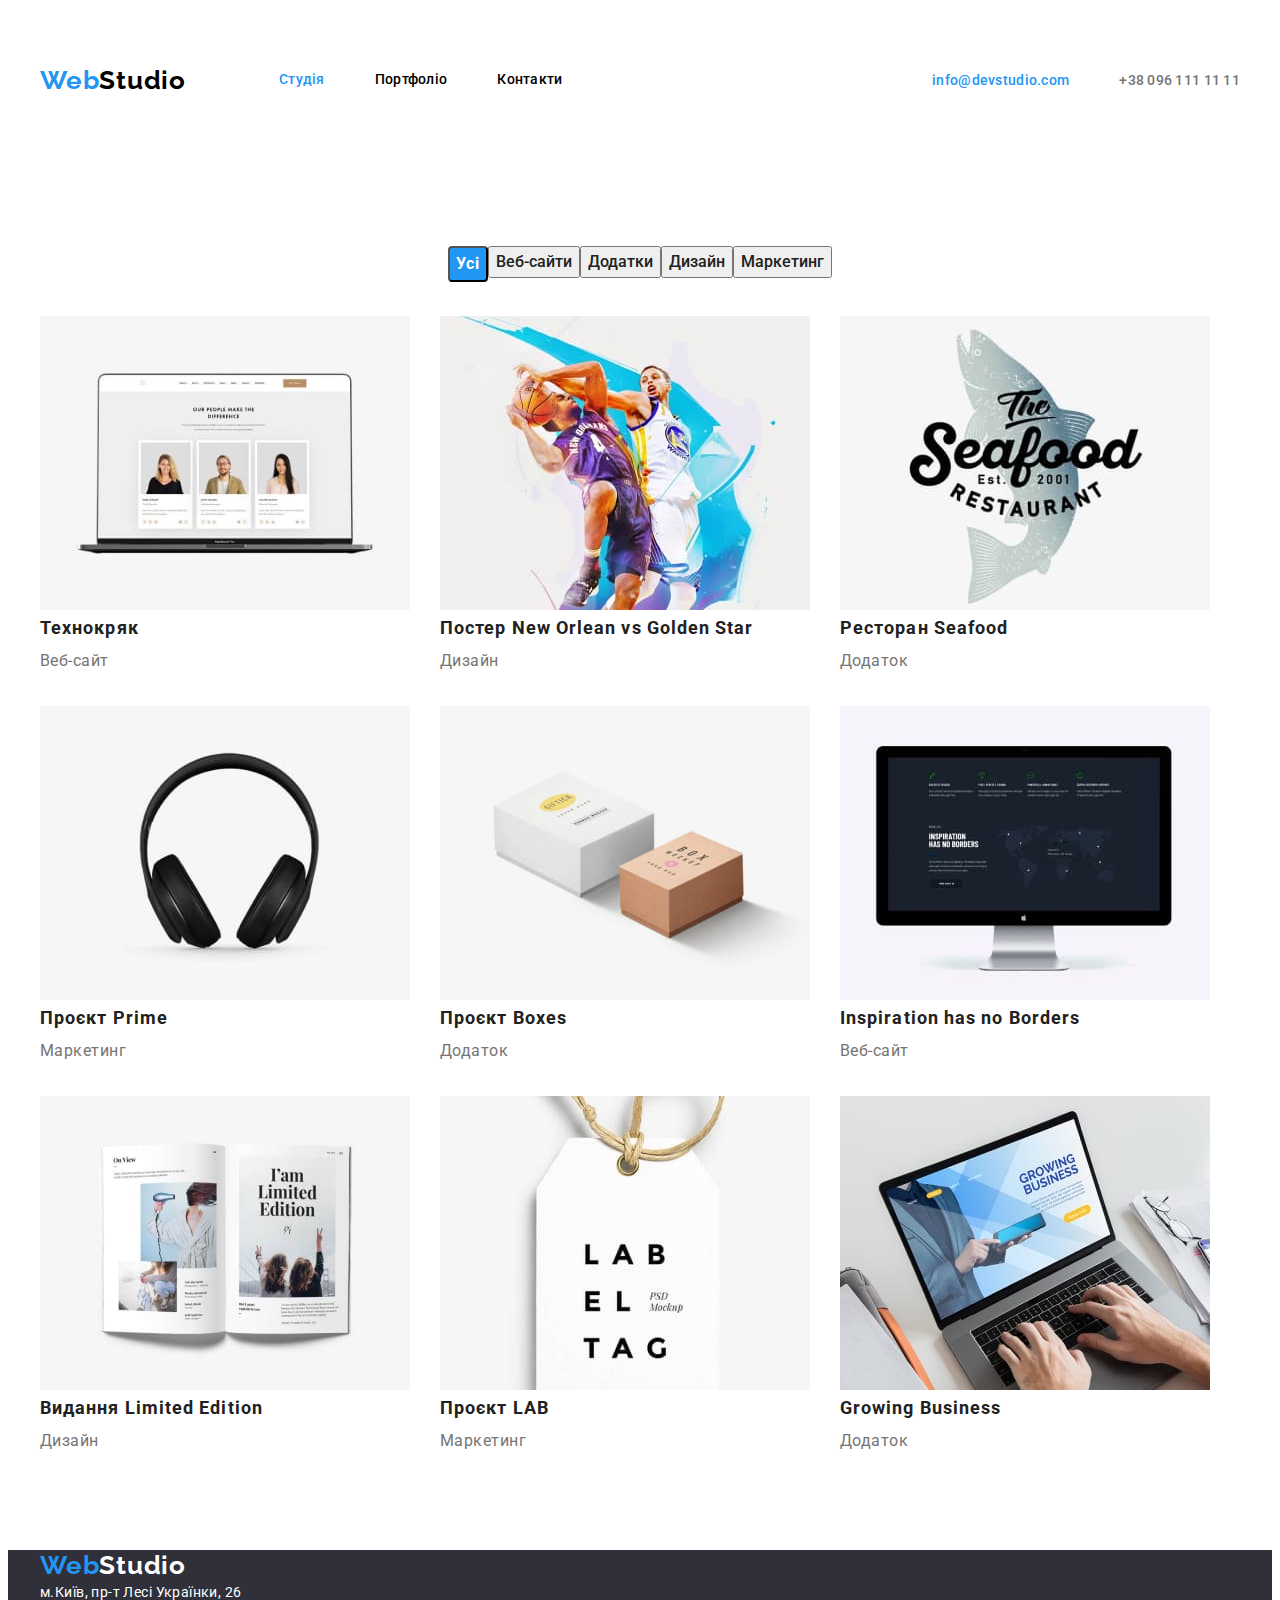
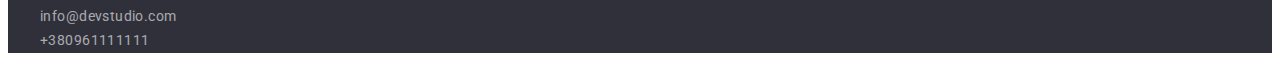
==== portfolio.html @ 1247bdf9 "header best" ====
<!DOCTYPE html>
<html lang="uk">
<head>
    <meta charset="UTF-8">
    <meta http-equiv="X-UA-Compatible" content="IE=edge">
    <meta name="viewport" content="width=device-width, initial-scale=1.0">
    <title>WebStudio</title>
    <!-- Fons -->
    <link rel="preconnect" href="https://fonts.googleapis.com">
<link rel="preconnect" href="https://fonts.gstatic.com" crossorigin>
<link href="https://fonts.googleapis.com/css2?family=Raleway:wght@700&family=Roboto:wght@400;500;700;900&display=swap" rel="stylesheet">
    <!-- Normalize -->
    <link rel="stylesheet" href="https://cdnjs.cloudflare.com/ajax/libs/modern-normalize/1.1.0/modern-normalize.min.css"
     integrity="sha512-wpPYUAdjBVSE4KJnH1VR1HeZfpl1ub8YT/NKx4PuQ5NmX2tKuGu6U/JRp5y+Y8XG2tV+wKQpNHVUX03MfMFn9Q==" 
     crossorigin="anonymous" referrerpolicy="no-referrer" />
     <!-- Custom styles -->
     <link rel="stylesheet" href="./CSS/stylesheet.css">
</head>
<body class="body">
    <header>
        <div class="container-navi container">
        <nav class="site-navs">
            <a class="logo-link" href="/index.html">Web<span class="logo-header">Studio</span></a>
            <ul class="nav-list list">
                <li>
                    <a class="header-link contacts1" href="index.html">Студія</a>
                </li>
                <li>
                    <a class="header-link contacts" href="portfolio.html">Портфоліо</a>
                </li>
                <li>
                    <a class="header-link contacts" href="#">Контакти</a>
                </li>
            </ul>
        </nav>
        <ul class="contacts-list list">
            <li>
                <a class="contacts1" href="mailto:info@devstudio.com">info@devstudio.com</a>
            </li>
            <li>
                <a class="contacts2" href="tel:+380961111111">+38 096 111 11 11</a>
            </li>
        </ul>
        </div>
       </header> 
   
        <main>
        <div class="container">
    <section class="section">
        <!-- Кнопки  -->
        <h1 class="visually-hidden">portfolio</h1>
    <ul class="list btn-portfolio">
        <li>
           <button class="button1" type="button">Усі</button>
        </li>
        <li>
            <button class="button" type="button">Веб-сайти</button>
        </li>
        <li>
            <button class="button" type="button">Додатки</button>
        </li>
        <li>
            <button class="button" type="button">Дизайн</button>
        </li>
        <li>
            <button class="button" type="button">Маркетинг</button>
        </li>
       </ul>  
       <!-- картинки портфоліо -->
    <ul class="list portfolio">
        <li>
           <img src="./images/ourpeople.jpg" width="370" height="294" alt="Команда">
           <h2 class="third-title">Технокряк</h2>
           <p class="text-2">Веб-сайт</p>
        </li>
        <li>
            <img src="./images/basket.jpg" width="370" height="294" alt="Баскетбол">
            <h2 class="third-title">Постер New Orlean vs Golden Star</h2>
            <p class="text-2">Дизайн</p>
         </li>
         <li>
            <img src="./images/seafood.jpg" width="370" height="294" alt="Сіфуд">
            <h2 class="third-title">Ресторан Seafood</h2>
            <p class="text-2">Додаток</p>
         </li>
         <li>
            <img src="./images/headphone.jpg" width="370" height="294" alt="Навушники">
            <h2 class="third-title">Проєкт Prime</h2>
            <p class="text-2">Маркетинг</p>
         </li>
         <li>
            <img src="./images/boxes.jpg" width="370" height="294" alt="Коробки">
            <h2 class="third-title">Проєкт Boxes</h2>
            <p class="text-2">Додаток</p>
         </li>
         <li>
            <img src="./images/monitor.jpg" width="370" height="294" alt="Монітор">
            <h2 class="third-title">Inspiration has no Borders</h2>
            <p class="text-2">Веб-сайт</p>
         </li>
         <li>
            <img src="./images/magazine.jpg" width="370" height="294" alt="Журнал">
            <h2 class="third-title">Видання Limited Edition</h2>
            <p class="text-2">Дизайн</p>
         </li>
         <li>
            <img src="./images/label.jpg" width="370" height="294" alt="Лейбл">
            <h2 class="third-title">Проєкт LAB</h2>
            <p class="text-2">Маркетинг</p>
         </li>
         <li>
            <img src="./images/laptop.jpg" width="370" height="294" alt="Лептоп">
            <h2 class="third-title">Growing Business</h2>
            <p class="text-2">Додаток</p>
         </li>
    </ul>
      </section>
    </div>
    </main>
    <!-- футер -->
    <footer class="footer">
        <div class="container">
        <a class="footer-link" href="/index.html">Web<span class="logo-footer">Studio</span></a>
           <address class="address">
       <ul class="list">
           <li>
               <p class="address1">м.Київ, пр-т Лесі Українки, 26</p>
           </li>
           <li>
               <a class="contacts-footer" href="mailto:info@devstudio.com">info@devstudio.com</a>
           </li>
           <li>
               <a class="contacts-footer" href="tel:+380961111111">+380961111111</a>
           </li>
       </ul>
       </address>
       </div>
    </footer> 
    
</body>
</html>
---- CSS/stylesheet.css ----
:root{
    /* дефолт */
    --main-color: #212121; 
    --main-bg-color: #F5F5F5;
    --first-color: #000000;
    --second-color: #2196F3;
    --third-color: #fff;
    --little-color: #757575;
    --just-color: #2F303A;
    --main-button-background: #1B8CEB;
    --contacts-footer: rgba(255, 255, 255, 0.6);

    --indent: 30px;
    --itens: 3;
}

/* Start Reset */
h1,
h2,
h3,
h4,
p {margin: 0;
}
.list {
    list-style: none;
    padding: 0;
    margin: 0;
}
img {display: block;
}
/* End reset  */

.section{
    padding-top: 94px;
    padding-bottom: 94px;
}
.container{
    width: 1200px;
    padding-left: 15px;
    padding-right: 15px;
    margin-left: auto;
    margin-right: auto;
}
.body{
    font-family: 'Roboto',sans-serif;
    color: var(--main-color);
    background: var(--third-color);
    font-size: 14px;
    letter-spacing: 0.03em;
}
img {
    display: block;
    max-width: 100%;
}


/* HEADER */

.container-navi{
    display: flex;
    justify-content: space-between;
    align-items: center;
}
.site-navs{
    display: flex;
    align-items: center;
}
.nav-list{
    display: flex;
    margin-left: 93px;
    padding-top: 32px;
    padding-bottom: 32px;
}

.nav-list :not(:first-child) {
    margin-left: 50px;
}

.contacts-list{
    display: flex;
    align-items: center;
    padding-bottom: 32px;
    padding-top: 32px;
}  

.header-link{
    display: block;
    padding-top: 32px;
    padding-bottom: 32px;
}

/* .nav-link:hover{
    text-decoration: underline;
    color: var(--little-color);
}

.nav-link:focus{
    color:var(--second-color) ;            
} */

.contacts{
    font-weight: 500;
    font-size: 14px;
    line-height: 1.14;
    color: var(--first-color);
    text-decoration: none;
    list-style-type: none;
    letter-spacing: 0.02em;
}
.contacts:hover{
    color: var(--second-color);
}
.contacts:focus{
    color: var(--main-color);
}

.contacts1 {
    font-weight: 500;
    font-size: 14px;
    line-height: 1.14;
    color: var(--second-color);
    text-decoration: none;
    list-style-type: none;
    letter-spacing: 0.02em;
}
.contacts1:hover{
    color: var(--little-color);
}
.contacts1:focus{
    color: var(--little-color);
}
.contacts2 {
    margin-left: 50px;
    font-weight: 500;
    font-size: 14px;
    line-height: 1.14;
    color: var(--little-color);
    text-decoration: none;
    list-style-type: none;
    letter-spacing: 0.02em;
}


.logo-link{ 
    font-family: 'Raleway',sans-serif;
    color: var(--second-color);
    font-weight: 700;
    font-size: 26px;
    line-height: 1.19;
    text-decoration: none;
    letter-spacing: 0.03em;
}

.logo-header{
    font-family: 'Raleway',sans-serif;
    color: var(--first-color);
    letter-spacing: 0.03em;
}
/* .main-section */
.main-section{
    background-color:var(--just-color); 
    padding-top: 94px;
    padding-bottom: 94px;
}
.main-title{
    display: block;
    margin: auto;
    width: 696px;
    text-align: center;
    color: var(--third-color);
    text-transform: uppercase;
    font-weight: 900;
    font-size: 44px;
    line-height: 1.36;
    letter-spacing: 0.06em;
}
 /* Кнопка Замовити послугу  */
 .main-button{
    display: block;
    margin: 0 auto;
    color: var(--third-color);
    background-color: var(--second-color);
    box-shadow: 0px 4px 4px rgba(0, 0, 0, 0.15);
    border-radius: 4px;
    cursor: pointer;
    font-family: inherit;
    font-weight: 700;
    font-size: 16px;
    line-height: 1.87;
    letter-spacing: 0.06em;
    padding: 10px 32px;
    min-width: 216px;
    min-height: 50px;
}

.main-button:hover{
    background-color: var(--main-button-background);
}

.main-button:focus{
    background-color:var(--main-button-background);
}
/*особливості special */
.list-special{
    display: flex;
}
.second-title{
    display: flex;
    margin-right: 30px;
    width: 270px;
    color: var(--main-color);
    font-weight: 700;
    font-size: 14px;
    line-height: 1.14;
    text-transform: uppercase;
}

.text-1{
    margin-top: 10px;
    color:var(--little-color);
    font-weight: 400;
    font-size: 14px;
    line-height: 1.71;
}
/* чим займаємося */
.list-about{
    display: flex;
    flex-wrap: wrap;
    gap: var(--indent);
}
.title-about{
    text-align: center;
    margin-bottom: 50px;
}
/* команда */
.title-team{
    text-align: center;
    margin-bottom: 50px;
}
.list-team{
    display: flex;
}
.list-team:not(:last-child){
    margin-right: var(--indent);
}
.comand{
    color: var(--main-color);
    font-weight: 500;
    font-size: 16px;
    line-height: 1.18;
}

.comand-text{
    color: var(--little-color) ;
    font-weight: 400;
    font-size: 16px;
    line-height: 1.18;
}
/* Portfolio */
.portfolio{
    display: flex;
    flex-wrap: wrap;
    gap: 30px;
}
.third-title{
    color: var(--main-color);
    font-size: 18px;
    line-height: 2;
    letter-spacing: 0.06em;
}

.text-2{
    color:var(--little-color);
    font-size: 16px;
    line-height: 1.88;
    letter-spacing: 0.03em;
}

.list{
    list-style-type: none;
    text-decoration: none;
}

.title{
    color: var(--main-color);
    font-family: 'Roboto',sans-serif;
    font-size: 36px;
    line-height: 1.16;
}

.visually-hidden{
    display: none;
}

/* Кнопка Усі */
.btn-portfolio{
   display: flex;
   text-align: center;
   margin-bottom: 34px;
   justify-content: center;
}

.button1{
    color: var(--third-color);
    background-color: var(--second-color);
    border-radius: 4px;
    cursor: pointer;
    font-family: inherit;
    font-weight: 700;
    font-size: 16px;
    line-height: 1.87;
    letter-spacing: 0.06em;
}

.button1:hover{
    background-color: var(--main-button-background);
}

.button1:focus{
    background-color:var(--main-button-background);
}
/* Інші кнопки */
.button{
    color: var(--main-color);
    font-family: Inherit;
    font-weight: 500;
    font-size: 16px;
    line-height: 1.62;
    cursor: pointer;
}

.button:hover{
    color: var(--third-color);
    background-color: var(--main-button-background);
    box-shadow: var(--just-color)
}

.button:focus{
    color: var(--third-color);
    background-color: var(--main-button-background);
    box-shadow: var(--just-color);
}

.footer{
    background: var(--just-color);
    text-decoration: none;
    letter-spacing: 0.03em;
}

.footer-link{
    font-family: 'Raleway',sans-serif;
    color: var(--second-color);
    font-style: normal;
    font-weight: 700;
    font-size: 26px;
    line-height: 1.19;
    text-decoration: none;
    letter-spacing: 0.03em;
}

.logo-footer{
    font-family: 'Raleway',sans-serif;
    color: var(--third-color);
    letter-spacing: 0.03em;
}

.contacts-footer{
    color: var(--contacts-footer);
    font-style: normal;
    text-decoration: none;
    letter-spacing: 0.03em;
}

.contacts-footer:hover{
    color: var(--second-color);
}

.contacts-footer:focus{
    color: var(--main-color);
}

.address1{
font-style: normal;
letter-spacing: 0.03em;
}

.address{
    color: var(--third-color);
    font-weight: 400;
    font-size: 14px;
    line-height: 1.71;
    text-decoration: none;
    letter-spacing: 0.03em;
}
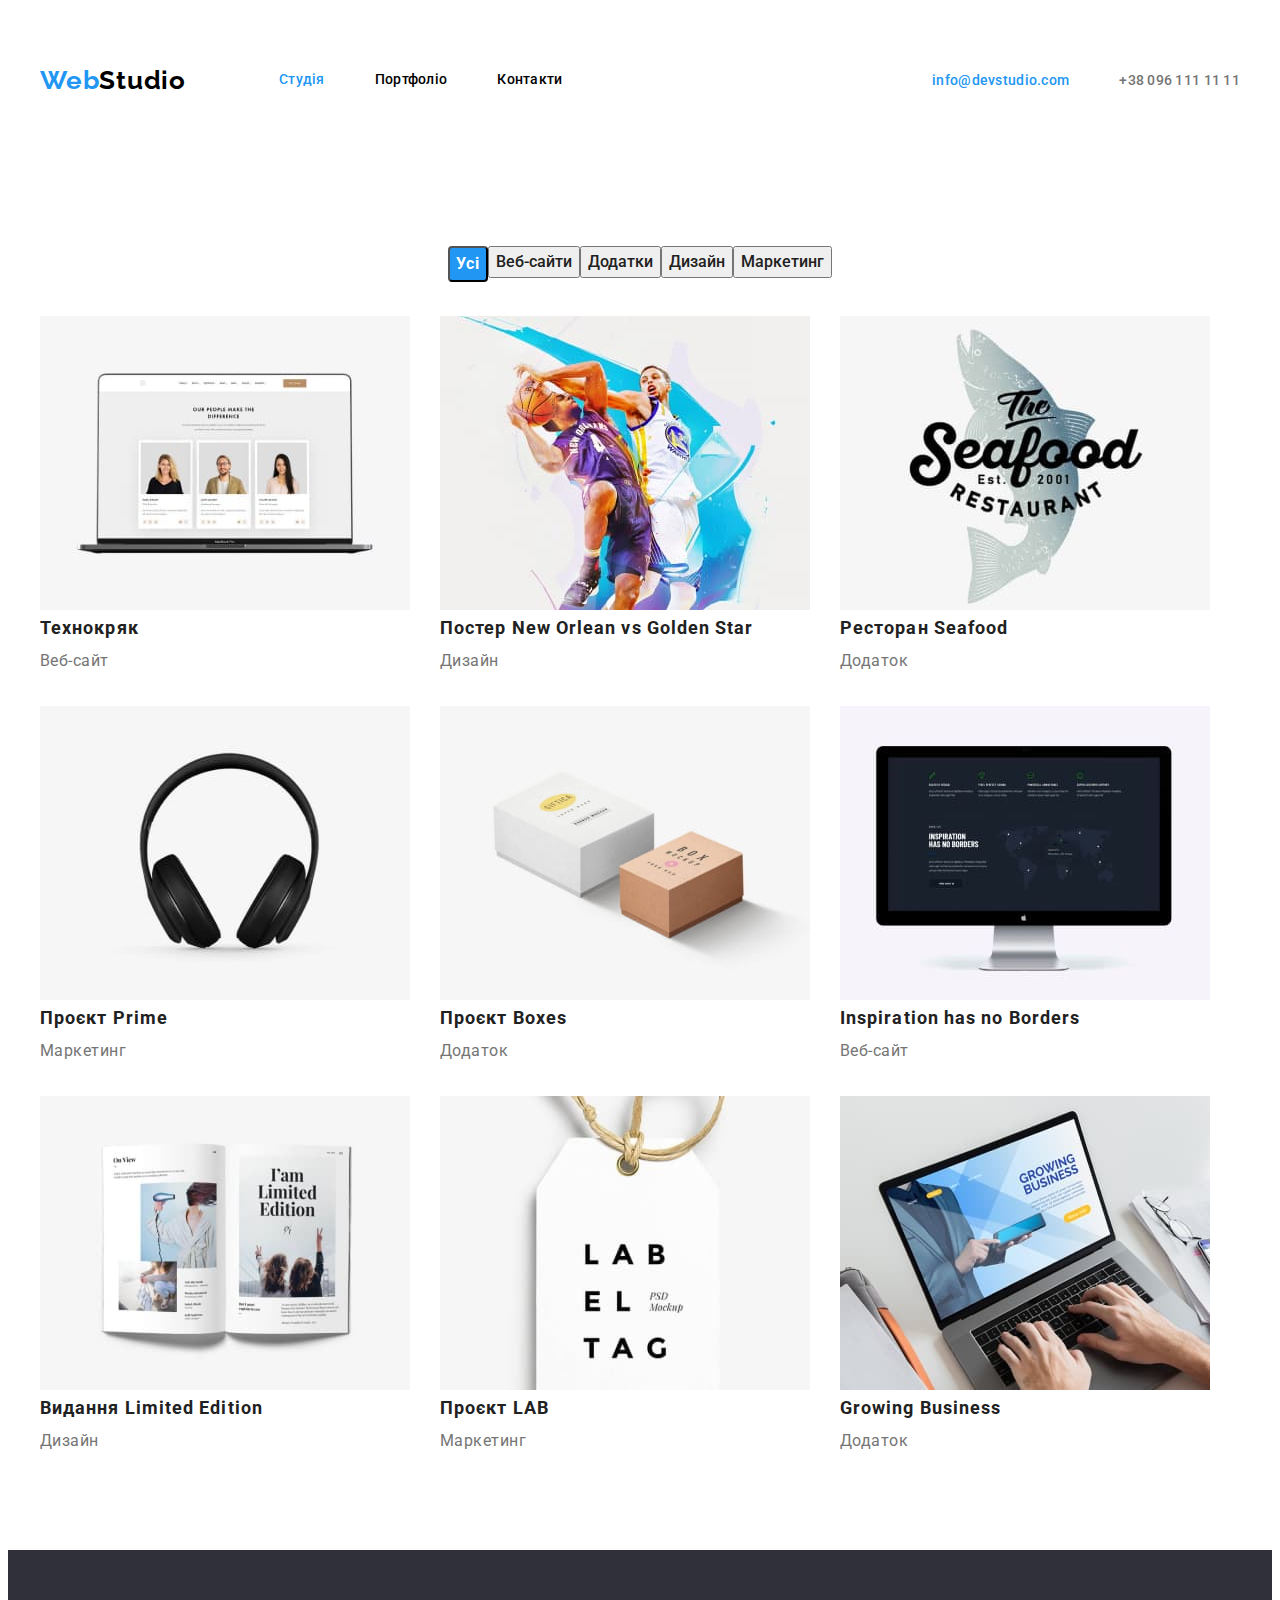
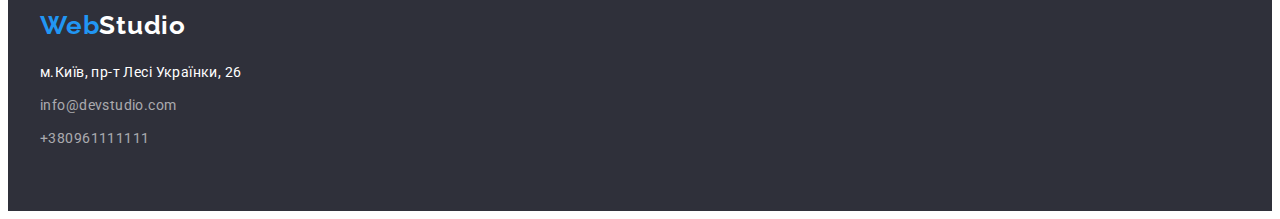
==== commit 3303e7c8: "index final" ====
--- a/portfolio.html
+++ b/portfolio.html
@@ -16,6 +16,7 @@
      <!-- Custom styles -->
      <link rel="stylesheet" href="./CSS/stylesheet.css">
 </head>
+
 <body class="body">
     <header>
         <div class="container-navi container">
@@ -119,22 +120,22 @@
     </main>
     <!-- футер -->
     <footer class="footer">
-        <div class="container">
-        <a class="footer-link" href="/index.html">Web<span class="logo-footer">Studio</span></a>
-           <address class="address">
-       <ul class="list">
-           <li>
-               <p class="address1">м.Київ, пр-т Лесі Українки, 26</p>
-           </li>
-           <li>
-               <a class="contacts-footer" href="mailto:info@devstudio.com">info@devstudio.com</a>
-           </li>
-           <li>
-               <a class="contacts-footer" href="tel:+380961111111">+380961111111</a>
-           </li>
-       </ul>
-       </address>
-       </div>
+        <div class="footer-elements container">
+            <a class="footer-link" href="/index.html">Web<span class="logo-footer">Studio</span></a>
+               <address class="address">
+           <ul class="list">
+               <li class="footer-links">
+                   <p class="address1">м.Київ, пр-т Лесі Українки, 26</p>
+               </li>
+               <li class="footer-links">
+                   <a class="contacts-footer" href="mailto:info@devstudio.com">info@devstudio.com</a>
+               </li>
+               <li class="footer-links">
+                   <a class="contacts-footer" href="tel:+380961111111">+380961111111</a>
+               </li>
+           </ul>
+           </address>
+           </div>
     </footer> 
     
 </body>
--- a/CSS/stylesheet.css
+++ b/CSS/stylesheet.css
@@ -90,15 +90,6 @@
     padding-bottom: 32px;
 }
 
-/* .nav-link:hover{
-    text-decoration: underline;
-    color: var(--little-color);
-}
-
-.nav-link:focus{
-    color:var(--second-color) ;            
-} */
-
 .contacts{
     font-weight: 500;
     font-size: 14px;
@@ -205,9 +196,11 @@
 .list-special{
     display: flex;
 }
+.special-card{
+    gap: var(--indent);
+}
 .second-title{
-    display: flex;
-    margin-right: 30px;
+    padding-top: 10px;
     width: 270px;
     color: var(--main-color);
     font-weight: 700;
@@ -241,10 +234,12 @@
 .list-team{
     display: flex;
 }
-.list-team:not(:last-child){
+.team-card:not(:last-child){
     margin-right: var(--indent);
 }
 .comand{
+    padding-top: 30px;
+    text-align: center;
     color: var(--main-color);
     font-weight: 500;
     font-size: 16px;
@@ -252,6 +247,8 @@
 }
 
 .comand-text{
+    padding-top: 10px;
+    text-align: center;
     color: var(--little-color) ;
     font-weight: 400;
     font-size: 16px;
@@ -346,6 +343,19 @@
     background: var(--just-color);
     text-decoration: none;
     letter-spacing: 0.03em;
+}
+
+/* FOOTER */
+.footer-elements{
+    padding-top: 60px;
+    padding-bottom: 60px;
+}
+
+.footer-links:not(:last-child){
+        margin-bottom: 9px;
+}
+.footer-links:first-child{
+    padding-top: 20px;
 }
 
 .footer-link{
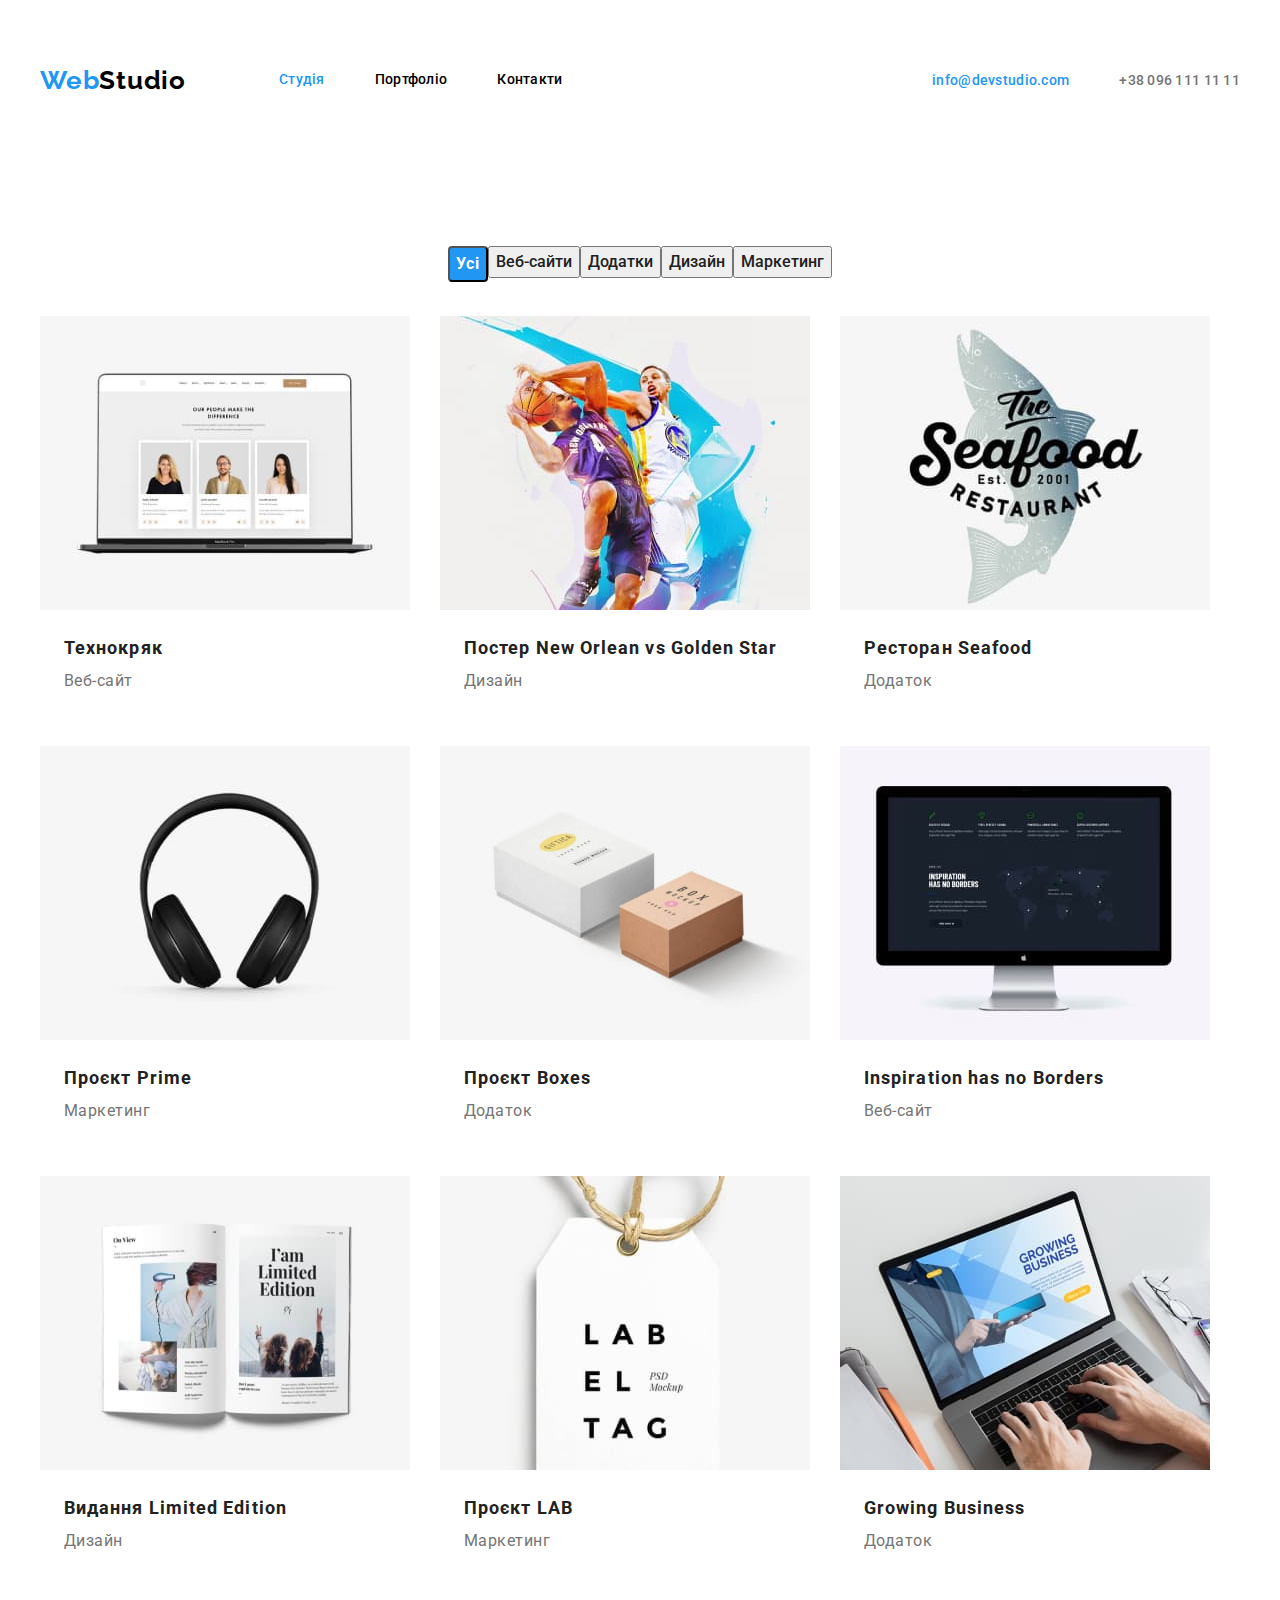
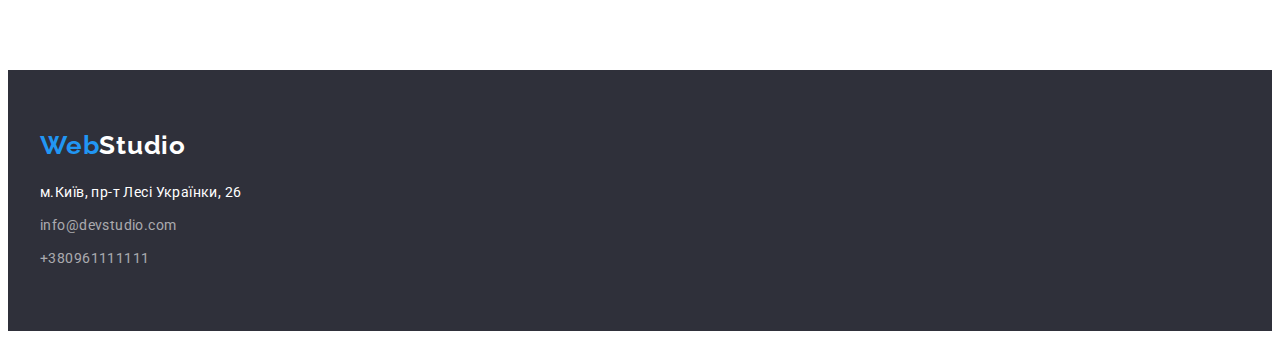
==== commit 748ccbc4: "portfolio" ====
--- a/portfolio.html
+++ b/portfolio.html
@@ -71,48 +71,57 @@
     <ul class="list portfolio">
         <li>
            <img src="./images/ourpeople.jpg" width="370" height="294" alt="Команда">
-           <h2 class="third-title">Технокряк</h2>
+           <div class="port-text"><h2 class="third-title">Технокряк</h2>
            <p class="text-2">Веб-сайт</p>
+           </div>
         </li>
         <li>
             <img src="./images/basket.jpg" width="370" height="294" alt="Баскетбол">
-            <h2 class="third-title">Постер New Orlean vs Golden Star</h2>
+            <div class="port-text"><h2 class="third-title">Постер New Orlean vs Golden Star</h2>
             <p class="text-2">Дизайн</p>
+            </div>
          </li>
          <li>
             <img src="./images/seafood.jpg" width="370" height="294" alt="Сіфуд">
-            <h2 class="third-title">Ресторан Seafood</h2>
+             <div class="port-text"><h2 class="third-title">Ресторан Seafood</h2>
             <p class="text-2">Додаток</p>
+            </div>
          </li>
          <li>
             <img src="./images/headphone.jpg" width="370" height="294" alt="Навушники">
-            <h2 class="third-title">Проєкт Prime</h2>
+            <div class="port-text"><h2 class="third-title">Проєкт Prime</h2>
             <p class="text-2">Маркетинг</p>
+            </div>
          </li>
          <li>
             <img src="./images/boxes.jpg" width="370" height="294" alt="Коробки">
-            <h2 class="third-title">Проєкт Boxes</h2>
+            <div class="port-text"><h2 class="third-title">Проєкт Boxes</h2>
             <p class="text-2">Додаток</p>
+            </div>
          </li>
          <li>
             <img src="./images/monitor.jpg" width="370" height="294" alt="Монітор">
-            <h2 class="third-title">Inspiration has no Borders</h2>
+            <div class="port-text"><h2 class="third-title">Inspiration has no Borders</h2>
             <p class="text-2">Веб-сайт</p>
+            </div>
          </li>
          <li>
             <img src="./images/magazine.jpg" width="370" height="294" alt="Журнал">
-            <h2 class="third-title">Видання Limited Edition</h2>
+            <div class="port-text"><h2 class="third-title">Видання Limited Edition</h2>
             <p class="text-2">Дизайн</p>
+            </div>
          </li>
          <li>
             <img src="./images/label.jpg" width="370" height="294" alt="Лейбл">
-            <h2 class="third-title">Проєкт LAB</h2>
+            <div class="port-text"><h2 class="third-title">Проєкт LAB</h2>
             <p class="text-2">Маркетинг</p>
+            </div>
          </li>
          <li>
             <img src="./images/laptop.jpg" width="370" height="294" alt="Лептоп">
-            <h2 class="third-title">Growing Business</h2>
+            <div class="port-text"><h2 class="third-title">Growing Business</h2>
             <p class="text-2">Додаток</p>
+            </div>
          </li>
     </ul>
       </section>
--- a/CSS/stylesheet.css
+++ b/CSS/stylesheet.css
@@ -260,6 +260,11 @@
     flex-wrap: wrap;
     gap: 30px;
 }
+
+.port-text{
+    margin: 20px 24px;
+}
+
 .third-title{
     color: var(--main-color);
     font-size: 18px;
@@ -339,13 +344,13 @@
     box-shadow: var(--just-color);
 }
 
+/* FOOTER */
 .footer{
     background: var(--just-color);
     text-decoration: none;
     letter-spacing: 0.03em;
 }
 
-/* FOOTER */
 .footer-elements{
     padding-top: 60px;
     padding-bottom: 60px;
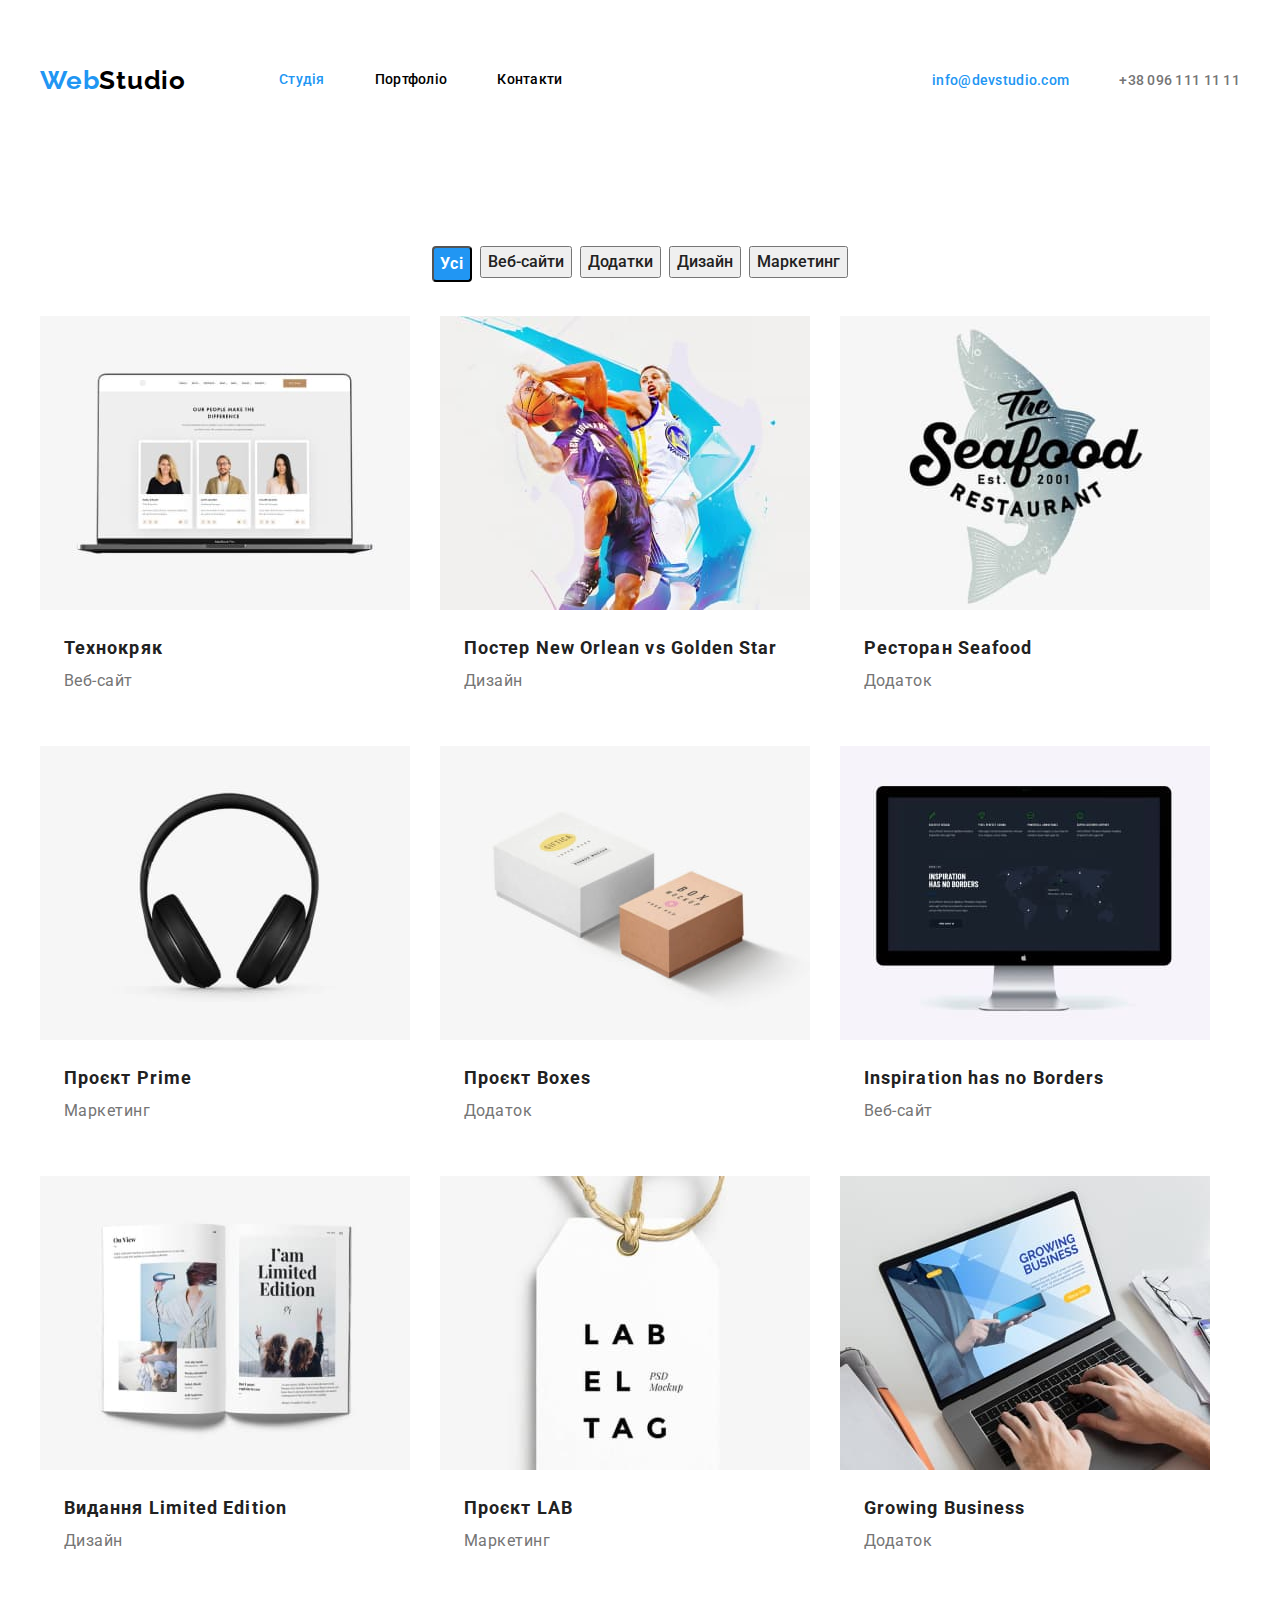
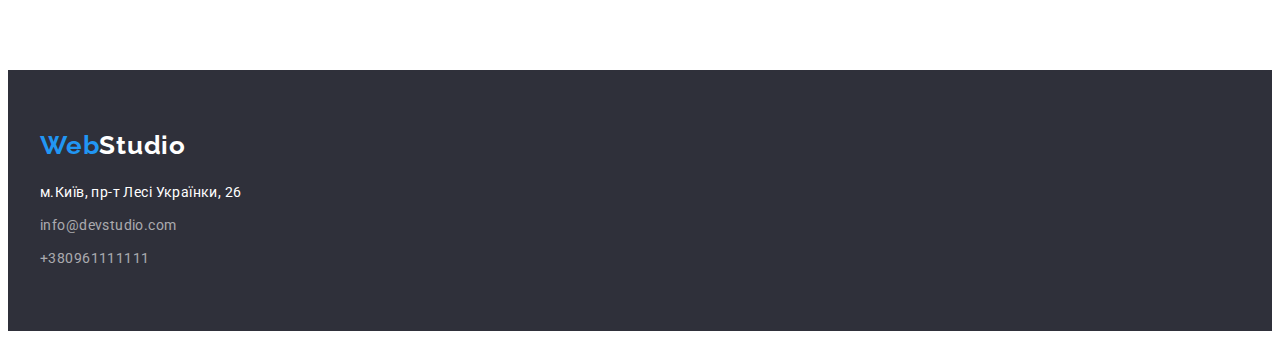
==== commit cb9c8320: "semi-final" ====
--- a/portfolio.html
+++ b/portfolio.html
@@ -51,19 +51,19 @@
         <!-- Кнопки  -->
         <h1 class="visually-hidden">portfolio</h1>
     <ul class="list btn-portfolio">
-        <li>
+        <li class="btn-item">
            <button class="button1" type="button">Усі</button>
         </li>
-        <li>
+        <li class="btn-item">
             <button class="button" type="button">Веб-сайти</button>
         </li>
-        <li>
+        <li class="btn-item">
             <button class="button" type="button">Додатки</button>
         </li>
-        <li>
+        <li class="btn-item">
             <button class="button" type="button">Дизайн</button>
         </li>
-        <li>
+        <li class="btn-item">
             <button class="button" type="button">Маркетинг</button>
         </li>
        </ul>  
--- a/CSS/stylesheet.css
+++ b/CSS/stylesheet.css
@@ -259,7 +259,8 @@
     display: flex;
     flex-wrap: wrap;
     gap: 30px;
-}
+    flex-basis: calc(100% / 3 - 30px);
+    }
 
 .port-text{
     margin: 20px 24px;
@@ -298,9 +299,13 @@
 /* Кнопка Усі */
 .btn-portfolio{
    display: flex;
+   justify-content: center;
    text-align: center;
    margin-bottom: 34px;
-   justify-content: center;
+}
+
+.btn-item:not(:last-child){
+    margin-right: 8px;
 }
 
 .button1{
@@ -320,7 +325,7 @@
 }
 
 .button1:focus{
-    background-color:var(--main-button-background);
+    background-color: var(--main-button-background);
 }
 /* Інші кнопки */
 .button{
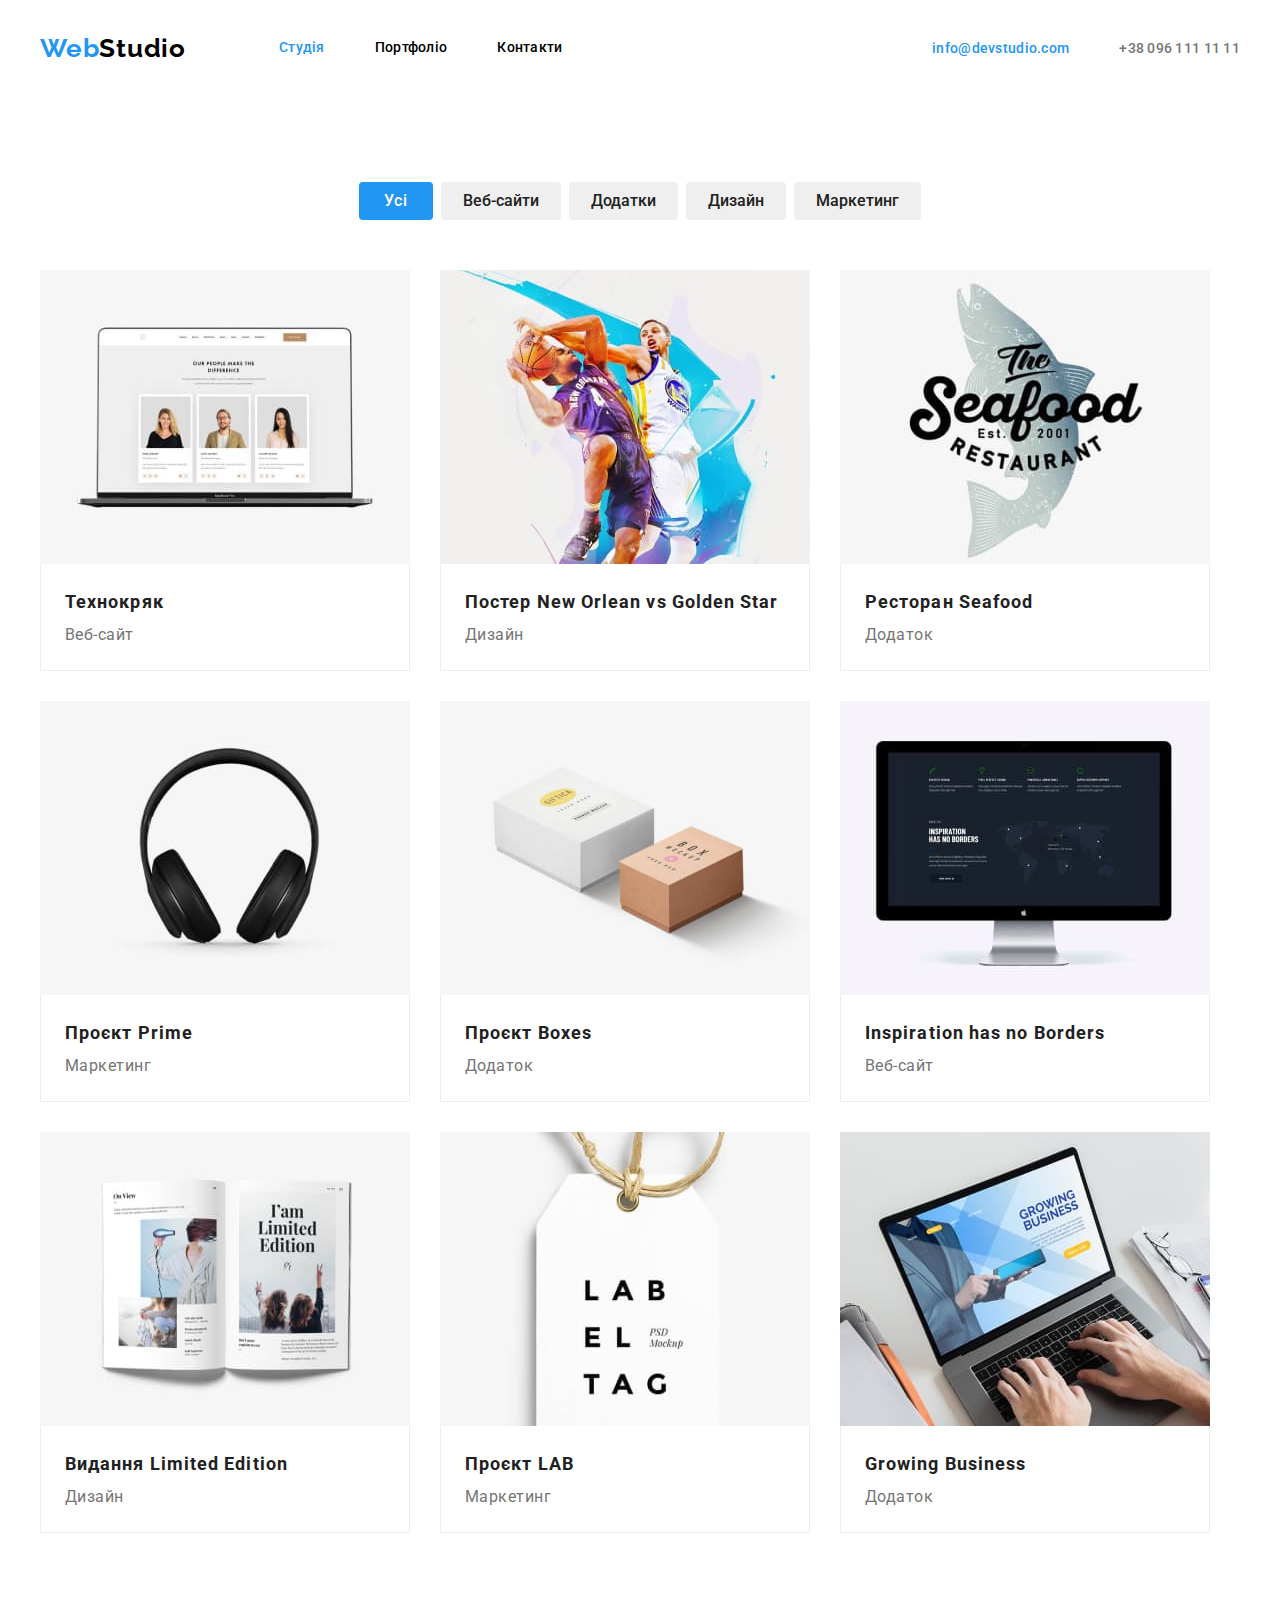
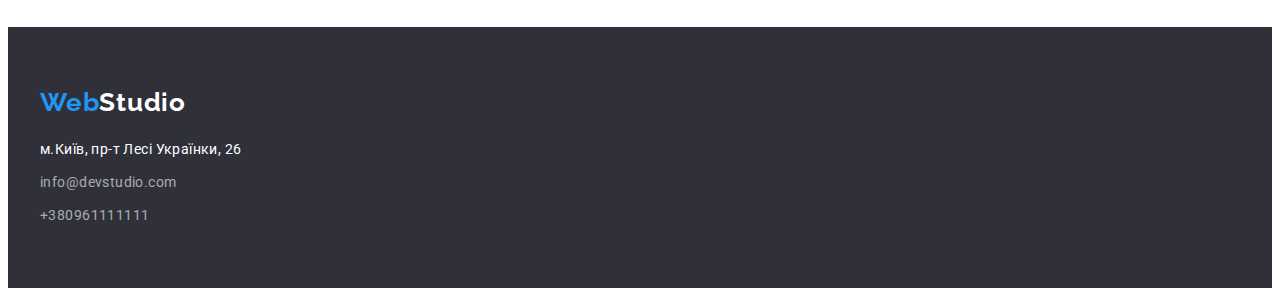
==== commit 9b0f7809: "without line" ====
--- a/portfolio.html
+++ b/portfolio.html
@@ -20,34 +20,34 @@
 <body class="body">
     <header>
         <div class="container-navi container">
-        <nav class="site-navs">
-            <a class="logo-link" href="/index.html">Web<span class="logo-header">Studio</span></a>
-            <ul class="nav-list list">
+            <nav class="site-navs">
+                <a class="logo-link" href="/index.html">Web<span class="logo-header">Studio</span></a>
+                <ul class="nav-list list">
+                    <li>
+                        <a class="header-link contacts1" href="index.html">Студія</a>
+                    </li>
+                    <li>
+                        <a class="header-link contacts" href="portfolio.html">Портфоліо</a>
+                    </li>
+                    <li>
+                        <a class="header-link contacts" href="#">Контакти</a>
+                    </li>
+                </ul>
+            </nav>
+            <ul class="contacts-list list">
                 <li>
-                    <a class="header-link contacts1" href="index.html">Студія</a>
+                    <a class="contacts-m-t contacts1" href="mailto:info@devstudio.com">info@devstudio.com</a>
                 </li>
                 <li>
-                    <a class="header-link contacts" href="portfolio.html">Портфоліо</a>
-                </li>
-                <li>
-                    <a class="header-link contacts" href="#">Контакти</a>
+                    <a class="contacts-m-t contacts2" href="tel:+380961111111">+38 096 111 11 11</a>
                 </li>
             </ul>
-        </nav>
-        <ul class="contacts-list list">
-            <li>
-                <a class="contacts1" href="mailto:info@devstudio.com">info@devstudio.com</a>
-            </li>
-            <li>
-                <a class="contacts2" href="tel:+380961111111">+38 096 111 11 11</a>
-            </li>
-        </ul>
-        </div>
+            </div>
        </header> 
    
         <main>
+    <section class="section">
         <div class="container">
-    <section class="section">
         <!-- Кнопки  -->
         <h1 class="visually-hidden">portfolio</h1>
     <ul class="list btn-portfolio">
@@ -124,12 +124,13 @@
             </div>
          </li>
     </ul>
-      </section>
     </div>
+    </section>
+    
     </main>
     <!-- футер -->
     <footer class="footer">
-        <div class="footer-elements container">
+        <div class="container">
             <a class="footer-link" href="/index.html">Web<span class="logo-footer">Studio</span></a>
                <address class="address">
            <ul class="list">
--- a/CSS/stylesheet.css
+++ b/CSS/stylesheet.css
@@ -1,6 +1,6 @@
 
 :root{
-    /* дефолт */
+    /* DEFOLT */
     --main-color: #212121; 
     --main-bg-color: #F5F5F5;
     --first-color: #000000;
@@ -9,6 +9,7 @@
     --little-color: #757575;
     --just-color: #2F303A;
     --main-button-background: #1B8CEB;
+    --portfolio-border: #EEEEEE;
     --contacts-footer: rgba(255, 255, 255, 0.6);
 
     --indent: 30px;
@@ -31,6 +32,7 @@
 }
 /* End reset  */
 
+ /* STYLES */
 .section{
     padding-top: 94px;
     padding-bottom: 94px;
@@ -69,8 +71,6 @@
 .nav-list{
     display: flex;
     margin-left: 93px;
-    padding-top: 32px;
-    padding-bottom: 32px;
 }
 
 .nav-list :not(:first-child) {
@@ -80,9 +80,12 @@
 .contacts-list{
     display: flex;
     align-items: center;
+}  
+
+ .contacts-m-t{
     padding-bottom: 32px;
     padding-top: 32px;
-}  
+ }
 
 .header-link{
     display: block;
@@ -131,7 +134,6 @@
     list-style-type: none;
     letter-spacing: 0.02em;
 }
-
 
 .logo-link{ 
     font-family: 'Raleway',sans-serif;
@@ -151,12 +153,13 @@
 /* .main-section */
 .main-section{
     background-color:var(--just-color); 
-    padding-top: 94px;
-    padding-bottom: 94px;
+    padding-top: 200px;
+    padding-bottom: 200px;
 }
 .main-title{
     display: block;
     margin: auto;
+    padding-bottom: 30px;
     width: 696px;
     text-align: center;
     color: var(--third-color);
@@ -192,6 +195,7 @@
 .main-button:focus{
     background-color:var(--main-button-background);
 }
+
 /*особливості special */
 .list-special{
     display: flex;
@@ -212,10 +216,12 @@
 .text-1{
     margin-top: 10px;
     color:var(--little-color);
+    width: 270px;
     font-weight: 400;
     font-size: 14px;
     line-height: 1.71;
 }
+
 /* чим займаємося */
 .list-about{
     display: flex;
@@ -226,6 +232,7 @@
     text-align: center;
     margin-bottom: 50px;
 }
+
 /* команда */
 .title-team{
     text-align: center;
@@ -233,12 +240,16 @@
 }
 .list-team{
     display: flex;
-}
-.team-card:not(:last-child){
-    margin-right: var(--indent);
+    flex-wrap: wrap;
+    gap: 30px;
+}
+
+.comand-h-p{
+    padding-top: 30px;
+    padding-bottom: 30px;
 }
 .comand{
-    padding-top: 30px;
+    margin-bottom: 10px;
     text-align: center;
     color: var(--main-color);
     font-weight: 500;
@@ -247,13 +258,13 @@
 }
 
 .comand-text{
-    padding-top: 10px;
     text-align: center;
     color: var(--little-color) ;
     font-weight: 400;
     font-size: 16px;
     line-height: 1.18;
 }
+
 /* Portfolio */
 .portfolio{
     display: flex;
@@ -263,9 +274,10 @@
     }
 
 .port-text{
-    margin: 20px 24px;
-}
-
+    padding: 20px 24px;
+    border: 1px solid var(--portfolio-border);
+    border-top: none;
+}
 .third-title{
     color: var(--main-color);
     font-size: 18px;
@@ -296,7 +308,7 @@
     display: none;
 }
 
-/* Кнопка Усі */
+/* Кнопки Портфоліо */
 .btn-portfolio{
    display: flex;
    justify-content: center;
@@ -308,15 +320,21 @@
     margin-right: 8px;
 }
 
+.btn-item{
+    margin-bottom: 16px;
+}
+/* Кнопка Усі */
 .button1{
+    padding: 6px 25px;
     color: var(--third-color);
     background-color: var(--second-color);
     border-radius: 4px;
+    border: none;
     cursor: pointer;
     font-family: inherit;
-    font-weight: 700;
-    font-size: 16px;
-    line-height: 1.87;
+    font-weight: 500;
+    font-size: 16px;
+    line-height: 1.62;
     letter-spacing: 0.06em;
 }
 
@@ -327,14 +345,18 @@
 .button1:focus{
     background-color: var(--main-button-background);
 }
+
 /* Інші кнопки */
 .button{
-    color: var(--main-color);
+    padding: 6px 22px;
+    color: var(--main-color);
+    border-radius: 4px;
+    border: none;
+    cursor: pointer;
     font-family: Inherit;
     font-weight: 500;
     font-size: 16px;
-    line-height: 1.62;
-    cursor: pointer;
+    line-height: 1.62;    
 }
 
 .button:hover{
@@ -354,18 +376,15 @@
     background: var(--just-color);
     text-decoration: none;
     letter-spacing: 0.03em;
-}
-
-.footer-elements{
     padding-top: 60px;
     padding-bottom: 60px;
 }
 
 .footer-links:not(:last-child){
-        margin-bottom: 9px;
+    margin-bottom: 9px;
 }
 .footer-links:first-child{
-    padding-top: 20px;
+    margin-top: 20px;
 }
 
 .footer-link{
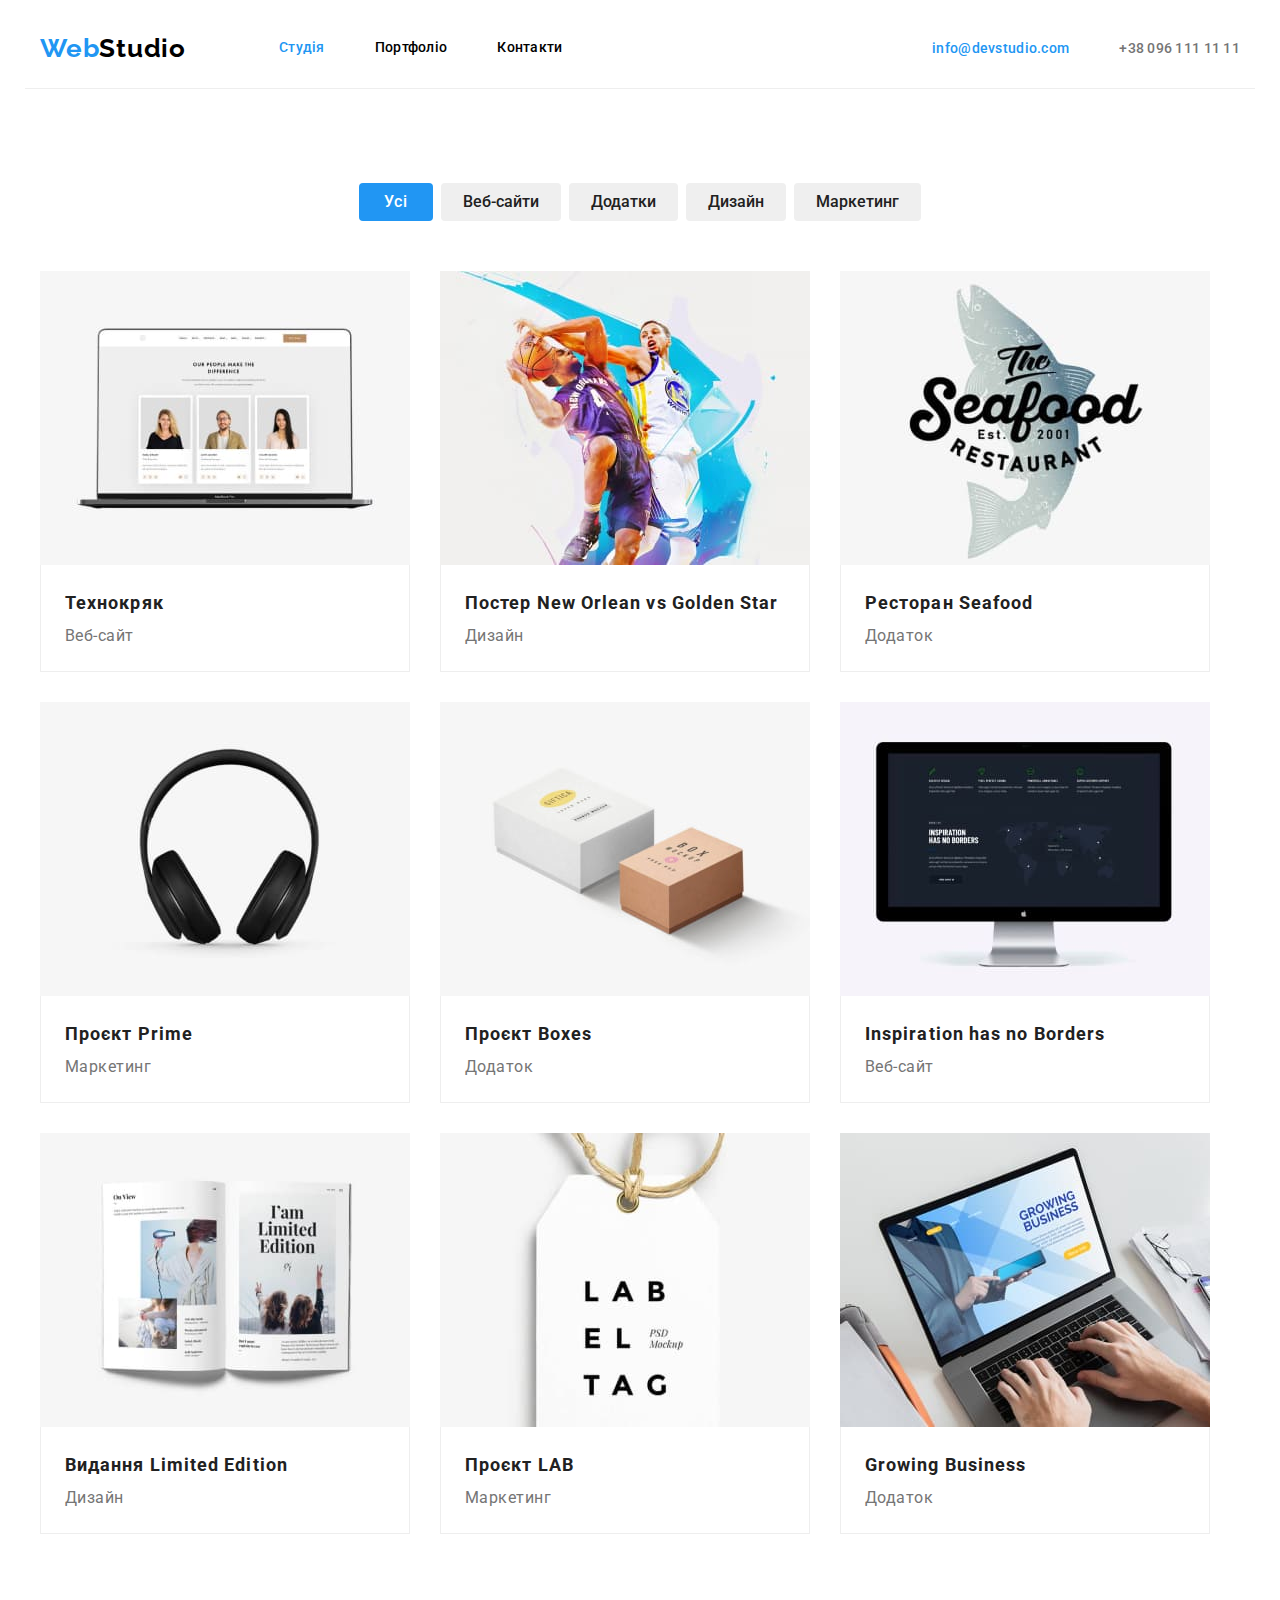
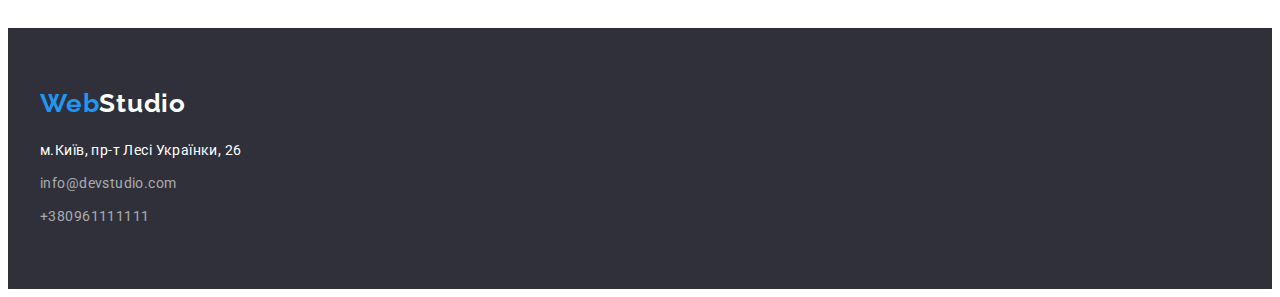
==== commit d63d53c5: "final" ====
--- a/portfolio.html
+++ b/portfolio.html
@@ -19,7 +19,7 @@
 
 <body class="body">
     <header>
-        <div class="container-navi container">
+        <div class="navi-line container-navi container">
             <nav class="site-navs">
                 <a class="logo-link" href="/index.html">Web<span class="logo-header">Studio</span></a>
                 <ul class="nav-list list">
--- a/CSS/stylesheet.css
+++ b/CSS/stylesheet.css
@@ -150,6 +150,11 @@
     color: var(--first-color);
     letter-spacing: 0.03em;
 }
+
+.navi-line{
+    border-bottom: 1px solid var(--portfolio-border);
+}
+
 /* .main-section */
 .main-section{
     background-color:var(--just-color); 
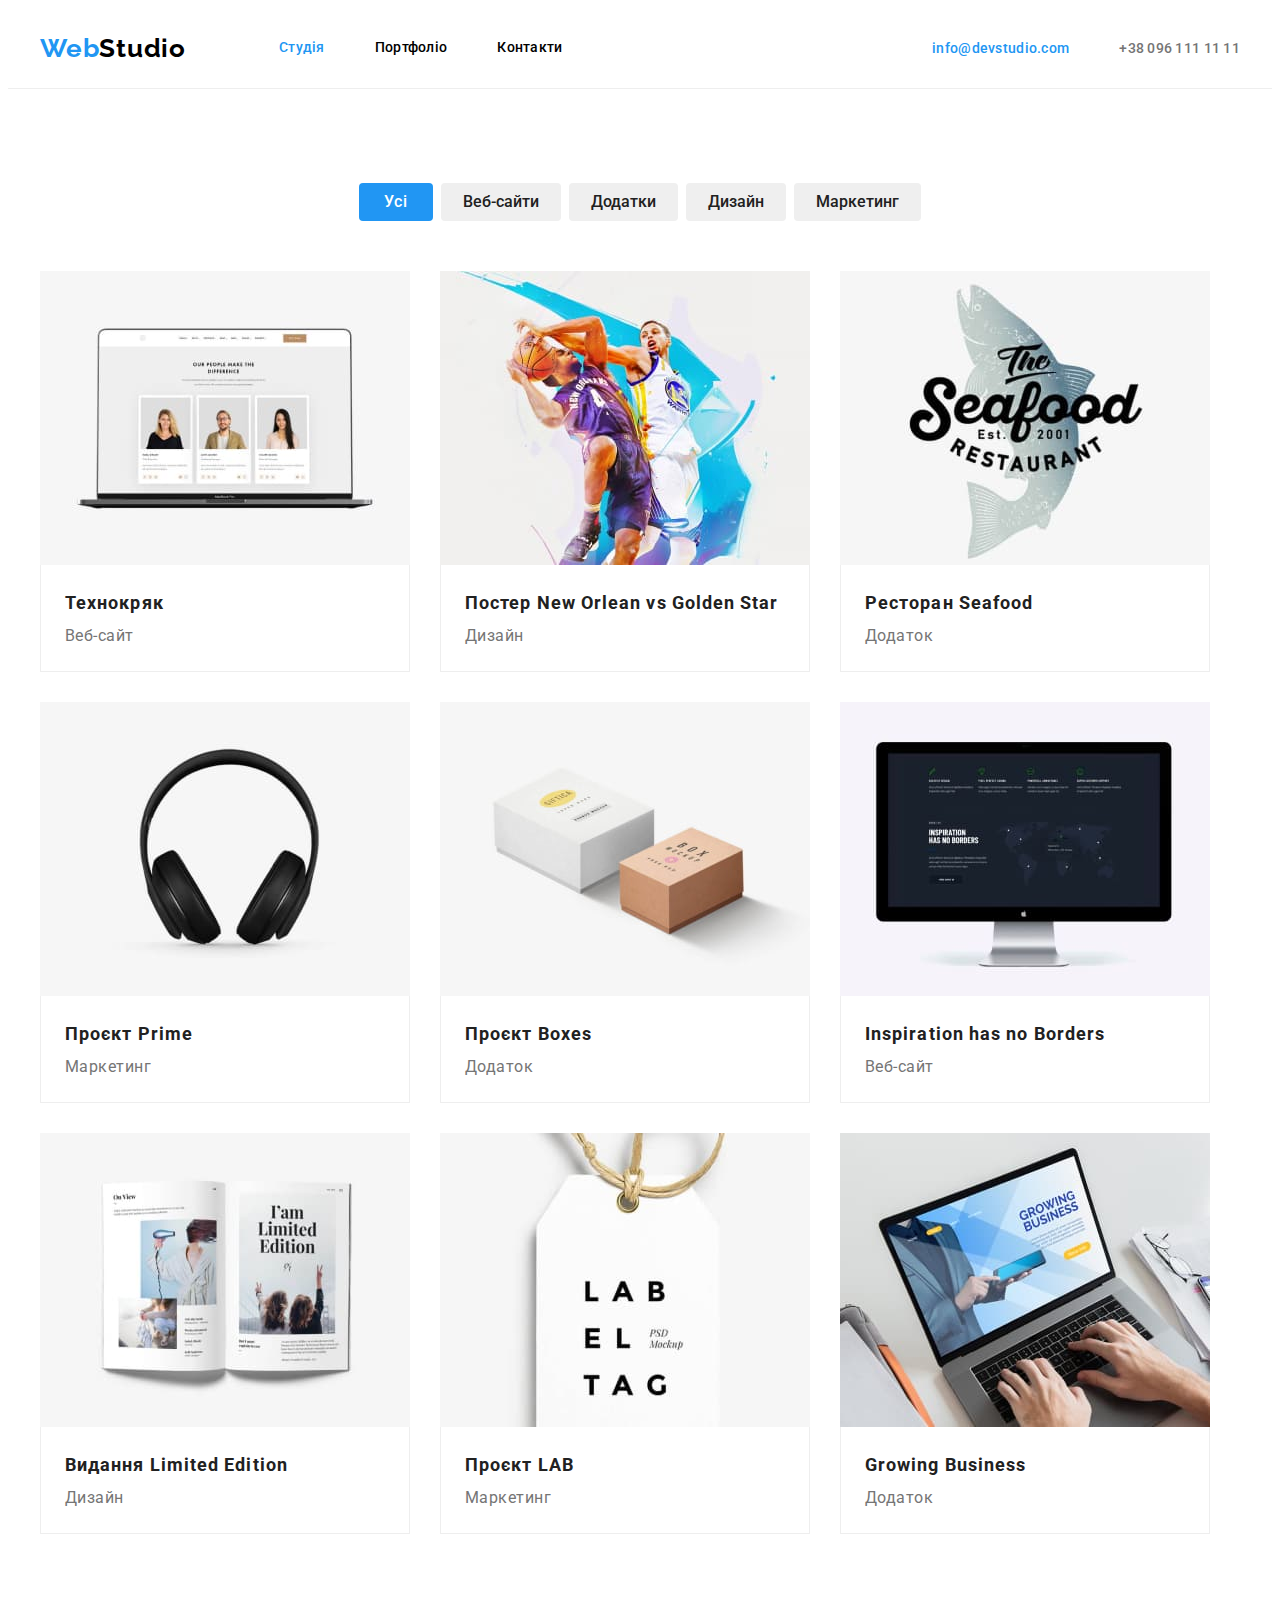
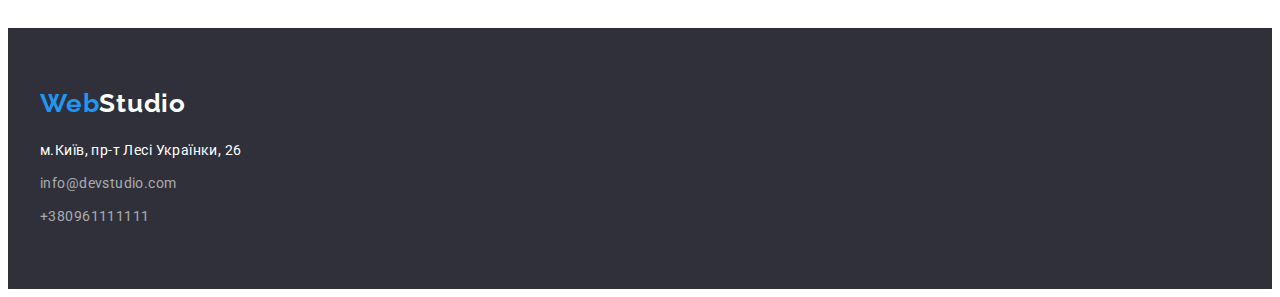
==== commit e28fd939: "header-navi-border" ====
--- a/portfolio.html
+++ b/portfolio.html
@@ -18,8 +18,8 @@
 </head>
 
 <body class="body">
-    <header>
-        <div class="navi-line container-navi container">
+    <header class="header-navi-border">
+        <div class="container-navi container">
             <nav class="site-navs">
                 <a class="logo-link" href="/index.html">Web<span class="logo-header">Studio</span></a>
                 <ul class="nav-list list">
--- a/CSS/stylesheet.css
+++ b/CSS/stylesheet.css
@@ -151,7 +151,7 @@
     letter-spacing: 0.03em;
 }
 
-.navi-line{
+.header-navi-border{
     border-bottom: 1px solid var(--portfolio-border);
 }
 
@@ -204,10 +204,9 @@
 /*особливості special */
 .list-special{
     display: flex;
-}
-.special-card{
-    gap: var(--indent);
-}
+    gap: 30px;
+}
+
 .second-title{
     padding-top: 10px;
     width: 270px;
@@ -237,7 +236,9 @@
     text-align: center;
     margin-bottom: 50px;
 }
-
+.section-about{
+    padding-top: 0px;
+}
 /* команда */
 .title-team{
     text-align: center;
